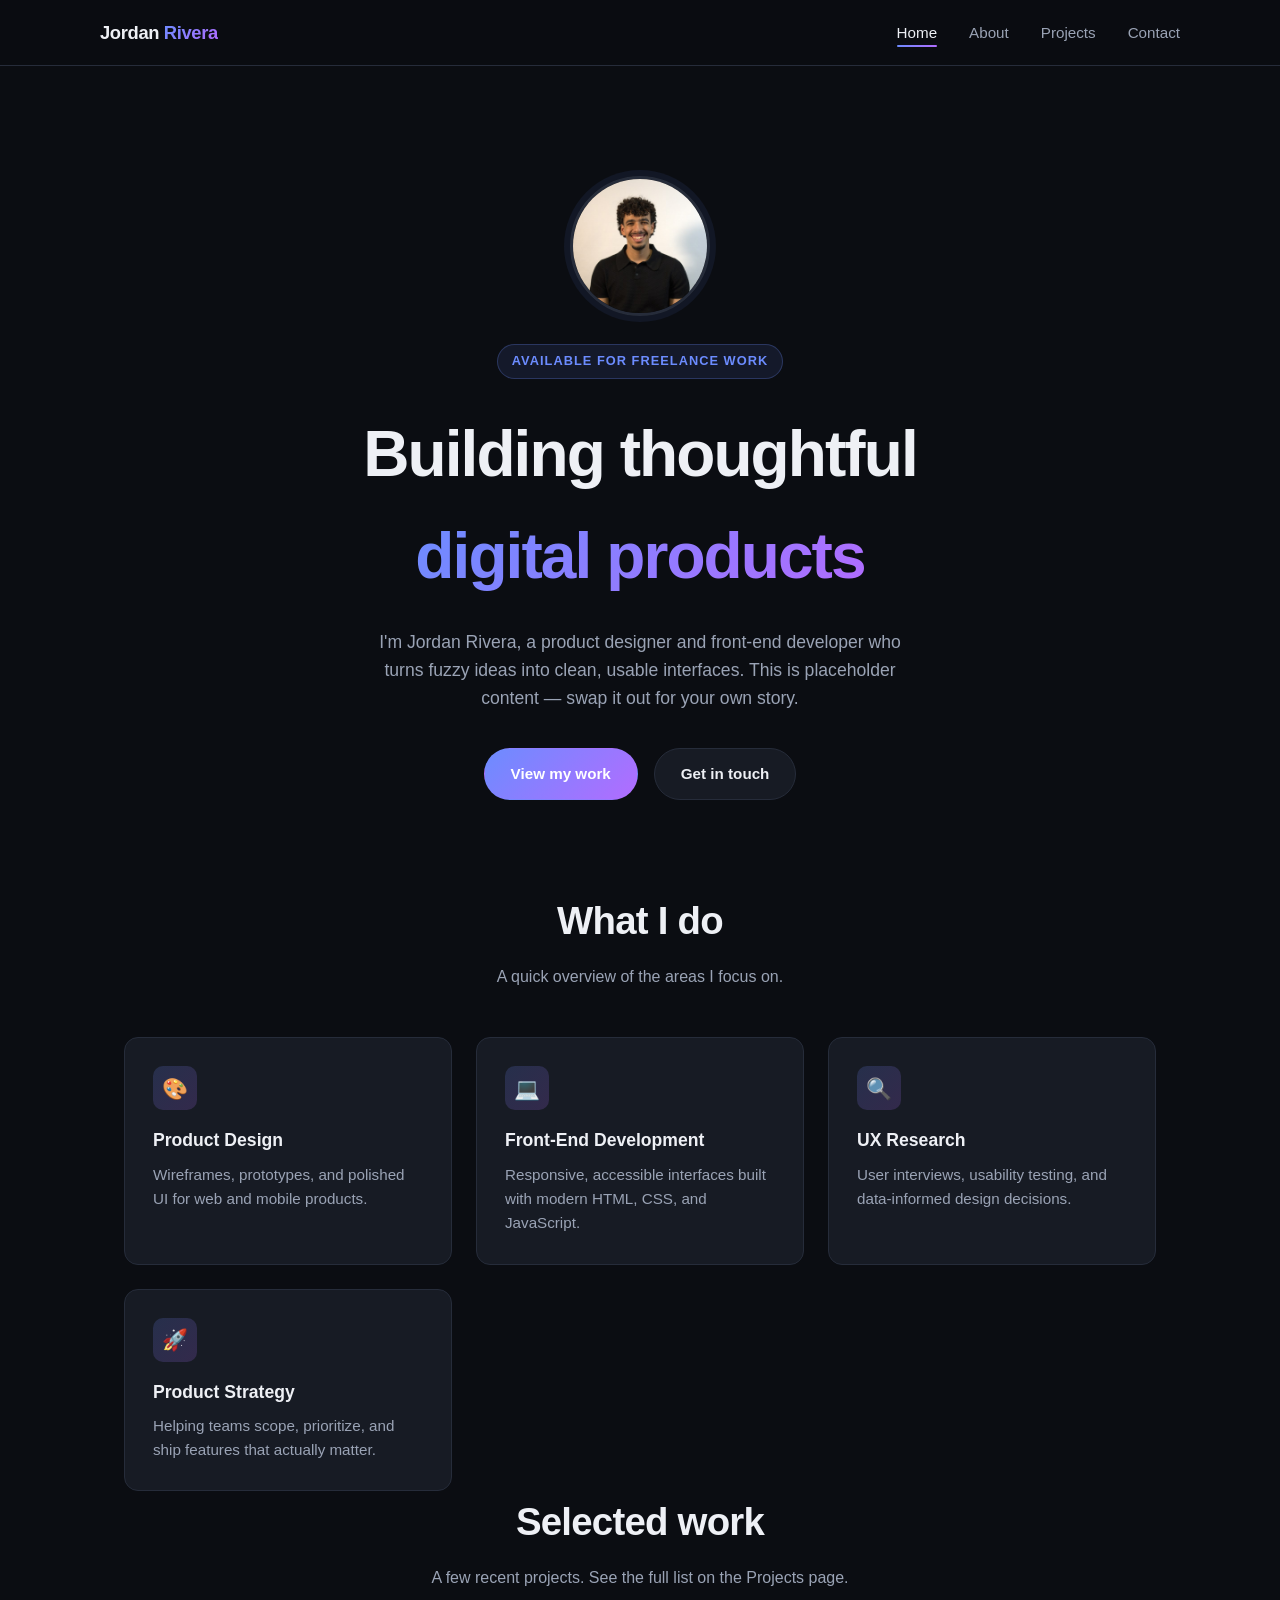
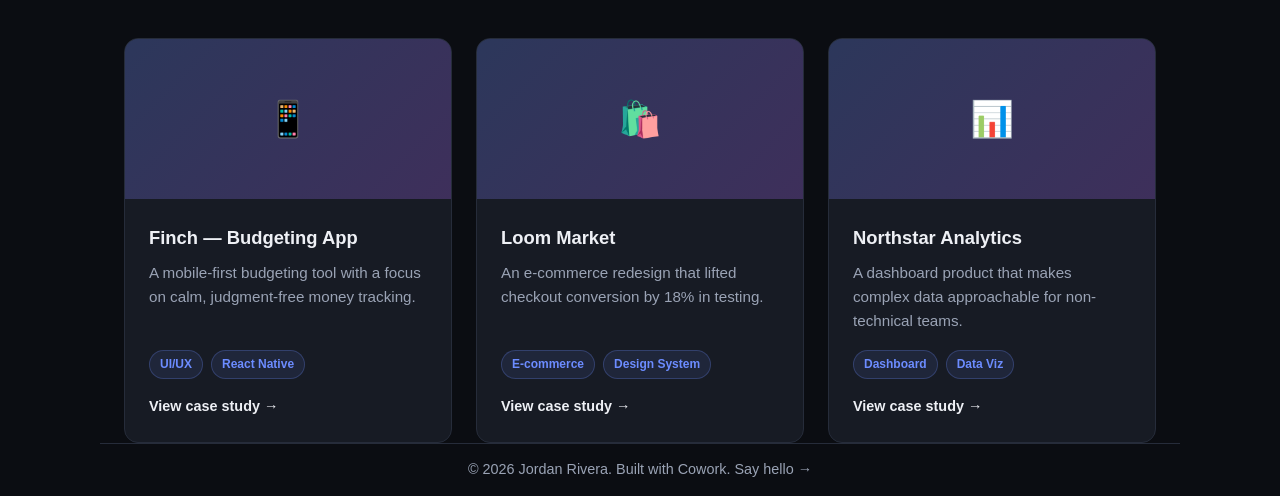
==== index.html @ 18357da8 "Add files via upload" ====
<!DOCTYPE html>
<html lang="en">
<head>
<meta charset="UTF-8">
<meta name="viewport" content="width=device-width, initial-scale=1.0">
<title>Jordan Rivera — Product Designer & Developer</title>
<link rel="stylesheet" href="styles.css">
</head>
<body>

<header>
  <nav class="nav container">
    <a href="index.html" class="logo">Jordan <span>Rivera</span></a>
    <ul class="nav-links">
      <li><a href="index.html" class="active">Home</a></li>
      <li><a href="about.html">About</a></li>
      <li><a href="projects.html">Projects</a></li>
      <li><a href="contact.html">Contact</a></li>
    </ul>
    <button class="nav-toggle" aria-label="Toggle menu">☰</button>
  </nav>
</header>

<main>
  <section class="hero container">
    <img src="headshot.jpg" alt="Jordan Rivera headshot" class="hero-photo">
    <span class="eyebrow">Available for freelance work</span>
    <h1>Building thoughtful<br><span class="gradient">digital products</span></h1>
    <p class="lead">I'm Jordan Rivera, a product designer and front-end developer who turns fuzzy ideas into clean, usable interfaces. This is placeholder content — swap it out for your own story.</p>
    <div class="cta-row">
      <a href="projects.html" class="btn btn-primary">View my work</a>
      <a href="contact.html" class="btn btn-secondary">Get in touch</a>
    </div>
  </section>

  <section class="container">
    <div class="section-header">
      <h2>What I do</h2>
      <p>A quick overview of the areas I focus on.</p>
    </div>
    <div class="grid">
      <div class="card">
        <div class="card-icon">🎨</div>
        <h3>Product Design</h3>
        <p>Wireframes, prototypes, and polished UI for web and mobile products.</p>
      </div>
      <div class="card">
        <div class="card-icon">💻</div>
        <h3>Front-End Development</h3>
        <p>Responsive, accessible interfaces built with modern HTML, CSS, and JavaScript.</p>
      </div>
      <div class="card">
        <div class="card-icon">🔍</div>
        <h3>UX Research</h3>
        <p>User interviews, usability testing, and data-informed design decisions.</p>
      </div>
      <div class="card">
        <div class="card-icon">🚀</div>
        <h3>Product Strategy</h3>
        <p>Helping teams scope, prioritize, and ship features that actually matter.</p>
      </div>
    </div>
  </section>

  <section class="container">
    <div class="section-header">
      <h2>Selected work</h2>
      <p>A few recent projects. See the full list on the Projects page.</p>
    </div>
    <div class="grid">
      <div class="project-card">
        <div class="project-thumb">📱</div>
        <div class="project-body">
          <h3>Finch — Budgeting App</h3>
          <p>A mobile-first budgeting tool with a focus on calm, judgment-free money tracking.</p>
          <div class="tag-row">
            <span class="tag">UI/UX</span>
            <span class="tag">React Native</span>
          </div>
          <a href="projects.html" class="project-link">View case study →</a>
        </div>
      </div>
      <div class="project-card">
        <div class="project-thumb">🛍️</div>
        <div class="project-body">
          <h3>Loom Market</h3>
          <p>An e-commerce redesign that lifted checkout conversion by 18% in testing.</p>
          <div class="tag-row">
            <span class="tag">E-commerce</span>
            <span class="tag">Design System</span>
          </div>
          <a href="projects.html" class="project-link">View case study →</a>
        </div>
      </div>
      <div class="project-card">
        <div class="project-thumb">📊</div>
        <div class="project-body">
          <h3>Northstar Analytics</h3>
          <p>A dashboard product that makes complex data approachable for non-technical teams.</p>
          <div class="tag-row">
            <span class="tag">Dashboard</span>
            <span class="tag">Data Viz</span>
          </div>
          <a href="projects.html" class="project-link">View case study →</a>
        </div>
      </div>
    </div>
  </section>
</main>

<footer class="container">
  <p>© 2026 Jordan Rivera. Built with Cowork. <a href="contact.html">Say hello →</a></p>
</footer>

<script src="script.js"></script>
</body>
</html>
---- styles.css ----
:root {
  --bg: #0b0d12;
  --bg-alt: #12151c;
  --surface: #171b24;
  --surface-hover: #1e2330;
  --border: #262c3a;
  --text: #eef0f5;
  --text-dim: #9aa3b5;
  --accent: #6c8cff;
  --accent-2: #b26cff;
  --accent-text: #0b0d12;
  --radius: 14px;
  --max-width: 1080px;
  --font: -apple-system, BlinkMacSystemFont, "Segoe UI", Roboto, Helvetica, Arial, sans-serif;
}

* { box-sizing: border-box; }

html { scroll-behavior: smooth; }

body {
  margin: 0;
  font-family: var(--font);
  background: var(--bg);
  color: var(--text);
  line-height: 1.6;
  -webkit-font-smoothing: antialiased;
}

a { color: inherit; text-decoration: none; }

img { max-width: 100%; display: block; }

.container {
  max-width: var(--max-width);
  margin: 0 auto;
  padding: 0 24px;
}

/* ---------- Header / Nav ---------- */

header {
  position: sticky;
  top: 0;
  z-index: 100;
  background: rgba(11, 13, 18, 0.85);
  backdrop-filter: blur(10px);
  border-bottom: 1px solid var(--border);
}

.nav {
  display: flex;
  align-items: center;
  justify-content: space-between;
  padding: 18px 0;
}

.logo {
  font-weight: 700;
  font-size: 1.15rem;
  letter-spacing: -0.02em;
}

.logo span {
  background: linear-gradient(135deg, var(--accent), var(--accent-2));
  -webkit-background-clip: text;
  background-clip: text;
  color: transparent;
}

.nav-links {
  display: flex;
  gap: 32px;
  list-style: none;
  margin: 0;
  padding: 0;
}

.nav-links a {
  color: var(--text-dim);
  font-size: 0.95rem;
  font-weight: 500;
  transition: color 0.2s ease;
  position: relative;
}

.nav-links a:hover,
.nav-links a.active {
  color: var(--text);
}

.nav-links a.active::after {
  content: "";
  position: absolute;
  left: 0;
  right: 0;
  bottom: -6px;
  height: 2px;
  background: linear-gradient(135deg, var(--accent), var(--accent-2));
  border-radius: 2px;
}

.nav-toggle {
  display: none;
  background: none;
  border: 1px solid var(--border);
  border-radius: 8px;
  color: var(--text);
  width: 40px;
  height: 40px;
  cursor: pointer;
  font-size: 1.1rem;
}

@media (max-width: 720px) {
  .nav-toggle { display: block; }
  .nav-links {
    position: absolute;
    top: 100%;
    left: 0;
    right: 0;
    background: var(--bg-alt);
    border-bottom: 1px solid var(--border);
    flex-direction: column;
    gap: 0;
    display: none;
  }
  .nav-links.open { display: flex; }
  .nav-links a {
    padding: 16px 24px;
    border-bottom: 1px solid var(--border);
    width: 100%;
  }
}

/* ---------- Hero ---------- */

.hero {
  padding: 110px 0 90px;
  text-align: center;
}

.hero-photo {
  width: 140px;
  height: 140px;
  border-radius: 50%;
  object-fit: cover;
  margin: 0 auto 28px;
  border: 3px solid var(--border);
  box-shadow: 0 0 0 6px rgba(108, 140, 255, 0.08);
}

.eyebrow {
  display: inline-block;
  font-size: 0.8rem;
  font-weight: 600;
  letter-spacing: 0.08em;
  text-transform: uppercase;
  color: var(--accent);
  background: rgba(108, 140, 255, 0.1);
  border: 1px solid rgba(108, 140, 255, 0.25);
  padding: 6px 14px;
  border-radius: 999px;
  margin-bottom: 24px;
}

h1 {
  font-size: clamp(2.4rem, 6vw, 4rem);
  font-weight: 800;
  letter-spacing: -0.03em;
  margin: 0 0 20px;
}

.hero h1 .gradient {
  background: linear-gradient(135deg, var(--accent), var(--accent-2));
  -webkit-background-clip: text;
  background-clip: text;
  color: transparent;
}

.hero p.lead {
  max-width: 560px;
  margin: 0 auto 36px;
  color: var(--text-dim);
  font-size: 1.1rem;
}

.cta-row {
  display: flex;
  gap: 16px;
  justify-content: center;
  flex-wrap: wrap;
}

.btn {
  display: inline-flex;
  align-items: center;
  gap: 8px;
  padding: 13px 26px;
  border-radius: 999px;
  font-weight: 600;
  font-size: 0.95rem;
  transition: transform 0.15s ease, box-shadow 0.15s ease, background 0.15s ease;
  border: 1px solid transparent;
  cursor: pointer;
}

.btn-primary {
  background: linear-gradient(135deg, var(--accent), var(--accent-2));
  color: #fff;
}

.btn-primary:hover {
  transform: translateY(-2px);
  box-shadow: 0 10px 30px -10px rgba(108, 140, 255, 0.6);
}

.btn-secondary {
  background: var(--surface);
  border-color: var(--border);
  color: var(--text);
}

.btn-secondary:hover {
  background: var(--surface-hover);
  transform: translateY(-2px);
}

/* ---------- Sections ---------- */

section { padding: 80px 0; }

.section-header {
  margin-bottom: 48px;
  text-align: center;
}

.section-header h2 {
  font-size: clamp(1.8rem, 4vw, 2.4rem);
  font-weight: 800;
  letter-spacing: -0.02em;
  margin: 0 0 12px;
}

.section-header p {
  color: var(--text-dim);
  max-width: 500px;
  margin: 0 auto;
}

/* ---------- Cards / Grid ---------- */

.grid {
  display: grid;
  grid-template-columns: repeat(auto-fit, minmax(260px, 1fr));
  gap: 24px;
}

.card {
  background: var(--surface);
  border: 1px solid var(--border);
  border-radius: var(--radius);
  padding: 28px;
  transition: transform 0.2s ease, border-color 0.2s ease, background 0.2s ease;
}

.card:hover {
  transform: translateY(-4px);
  border-color: rgba(108, 140, 255, 0.4);
  background: var(--surface-hover);
}

.card-icon {
  width: 44px;
  height: 44px;
  border-radius: 10px;
  display: flex;
  align-items: center;
  justify-content: center;
  background: linear-gradient(135deg, rgba(108,140,255,0.18), rgba(178,108,255,0.18));
  font-size: 1.3rem;
  margin-bottom: 16px;
}

.card h3 {
  margin: 0 0 8px;
  font-size: 1.1rem;
  font-weight: 700;
}

.card p {
  margin: 0;
  color: var(--text-dim);
  font-size: 0.95rem;
}

/* ---------- Project cards ---------- */

.project-card {
  background: var(--surface);
  border: 1px solid var(--border);
  border-radius: var(--radius);
  overflow: hidden;
  display: flex;
  flex-direction: column;
  transition: transform 0.2s ease, border-color 0.2s ease;
}

.project-card:hover {
  transform: translateY(-4px);
  border-color: rgba(108, 140, 255, 0.4);
}

.project-thumb {
  height: 160px;
  background: linear-gradient(135deg, rgba(108,140,255,0.25), rgba(178,108,255,0.25));
  display: flex;
  align-items: center;
  justify-content: center;
  font-size: 2.2rem;
}

.project-body {
  padding: 24px;
  flex: 1;
  display: flex;
  flex-direction: column;
}

.project-body h3 {
  margin: 0 0 8px;
  font-size: 1.15rem;
  font-weight: 700;
}

.project-body p {
  color: var(--text-dim);
  font-size: 0.95rem;
  margin: 0 0 16px;
  flex: 1;
}

.tag-row {
  display: flex;
  gap: 8px;
  flex-wrap: wrap;
  margin-bottom: 16px;
}

.tag {
  font-size: 0.75rem;
  font-weight: 600;
  color: var(--accent);
  background: rgba(108, 140, 255, 0.1);
  border: 1px solid rgba(108, 140, 255, 0.25);
  padding: 4px 10px;
  border-radius: 999px;
}

.project-link {
  font-size: 0.9rem;
  font-weight: 600;
  color: var(--text);
  display: inline-flex;
  align-items: center;
  gap: 6px;
}

.project-link:hover { color: var(--accent); }

/* ---------- About page specifics ---------- */

.about-layout {
  display: grid;
  grid-template-columns: 260px 1fr;
  gap: 48px;
  align-items: start;
}

@media (max-width: 800px) {
  .about-layout { grid-template-columns: 1fr; }
}

.avatar {
  width: 100%;
  aspect-ratio: 1;
  border-radius: var(--radius);
  background: linear-gradient(135deg, var(--accent), var(--accent-2));
  display: flex;
  align-items: center;
  justify-content: center;
  font-size: 4rem;
  font-weight: 800;
  color: #fff;
}

.avatar-photo {
  width: 100%;
  aspect-ratio: 1;
  border-radius: var(--radius);
  object-fit: cover;
  border: 1px solid var(--border);
}

.timeline {
  border-left: 2px solid var(--border);
  padding-left: 28px;
  margin-left: 4px;
}

.timeline-item {
  position: relative;
  padding-bottom: 36px;
}

.timeline-item:last-child { padding-bottom: 0; }

.timeline-item::before {
  content: "";
  position: absolute;
  left: -35px;
  top: 4px;
  width: 12px;
  height: 12px;
  border-radius: 50%;
  background: linear-gradient(135deg, var(--accent), var(--accent-2));
}

.timeline-item .date {
  font-size: 0.8rem;
  font-weight: 600;
  color: var(--accent);
  text-transform: uppercase;
  letter-spacing: 0.05em;
}

.timeline-item h4 {
  margin: 6px 0 6px;
  font-size: 1.05rem;
}

.timeline-item p {
  margin: 0;
  color: var(--text-dim);
  font-size: 0.95rem;
}

.skill-bars { display: flex; flex-direction: column; gap: 18px; margin-top: 16px; }

.skill-bar-label {
  display: flex;
  justify-content: space-between;
  font-size: 0.9rem;
  margin-bottom: 6px;
}

.skill-bar-track {
  height: 8px;
  background: var(--bg-alt);
  border-radius: 999px;
  overflow: hidden;
  border: 1px solid var(--border);
}

.skill-bar-fill {
  height: 100%;
  border-radius: 999px;
  background: linear-gradient(135deg, var(--accent), var(--accent-2));
}

/* ---------- Contact ---------- */

.contact-grid {
  display: grid;
  grid-template-columns: 1fr 1fr;
  gap: 48px;
  align-items: start;
}

@media (max-width: 800px) {
  .contact-grid { grid-template-columns: 1fr; }
}

form { display: flex; flex-direction: column; gap: 18px; }

label {
  font-size: 0.85rem;
  font-weight: 600;
  color: var(--text-dim);
  margin-bottom: 6px;
  display: block;
}

input, textarea {
  width: 100%;
  padding: 13px 16px;
  border-radius: 10px;
  border: 1px solid var(--border);
  background: var(--surface);
  color: var(--text);
  font-family: inherit;
  font-size: 0.95rem;
}

input:focus, textarea:focus {
  outline: none;
  border-color: var(--accent);
}

textarea { resize: vertical; min-height: 140px; }

.contact-info-item {
  display: flex;
  gap: 16px;
  align-items: flex-start;
  margin-bottom: 24px;
}

.contact-info-item .card-icon { margin-bottom: 0; flex-shrink: 0; }

.contact-info-item h4 { margin: 0 0 4px; font-size: 1rem; }
.contact-info-item p, .contact-info-item a { margin: 0; color: var(--text-dim); font-size: 0.95rem; }
.contact-info-item a:hover { color: var(--accent); }

.social-row {
  display: flex;
  gap: 12px;
  margin-top: 24px;
}

.social-row a {
  width: 42px;
  height: 42px;
  border-radius: 10px;
  background: var(--surface);
  border: 1px solid var(--border);
  display: flex;
  align-items: center;
  justify-content: center;
  transition: all 0.2s ease;
}

.social-row a:hover {
  background: var(--surface-hover);
  border-color: var(--accent);
  transform: translateY(-2px);
}

.form-note {
  font-size: 0.85rem;
  color: var(--text-dim);
  margin-top: -4px;
}

/* ---------- Footer ---------- */

footer {
  border-top: 1px solid var(--border);
  padding: 32px 0;
  text-align: center;
  color: var(--text-dim);
  font-size: 0.9rem;
}

footer a:hover { color: var(--accent); }
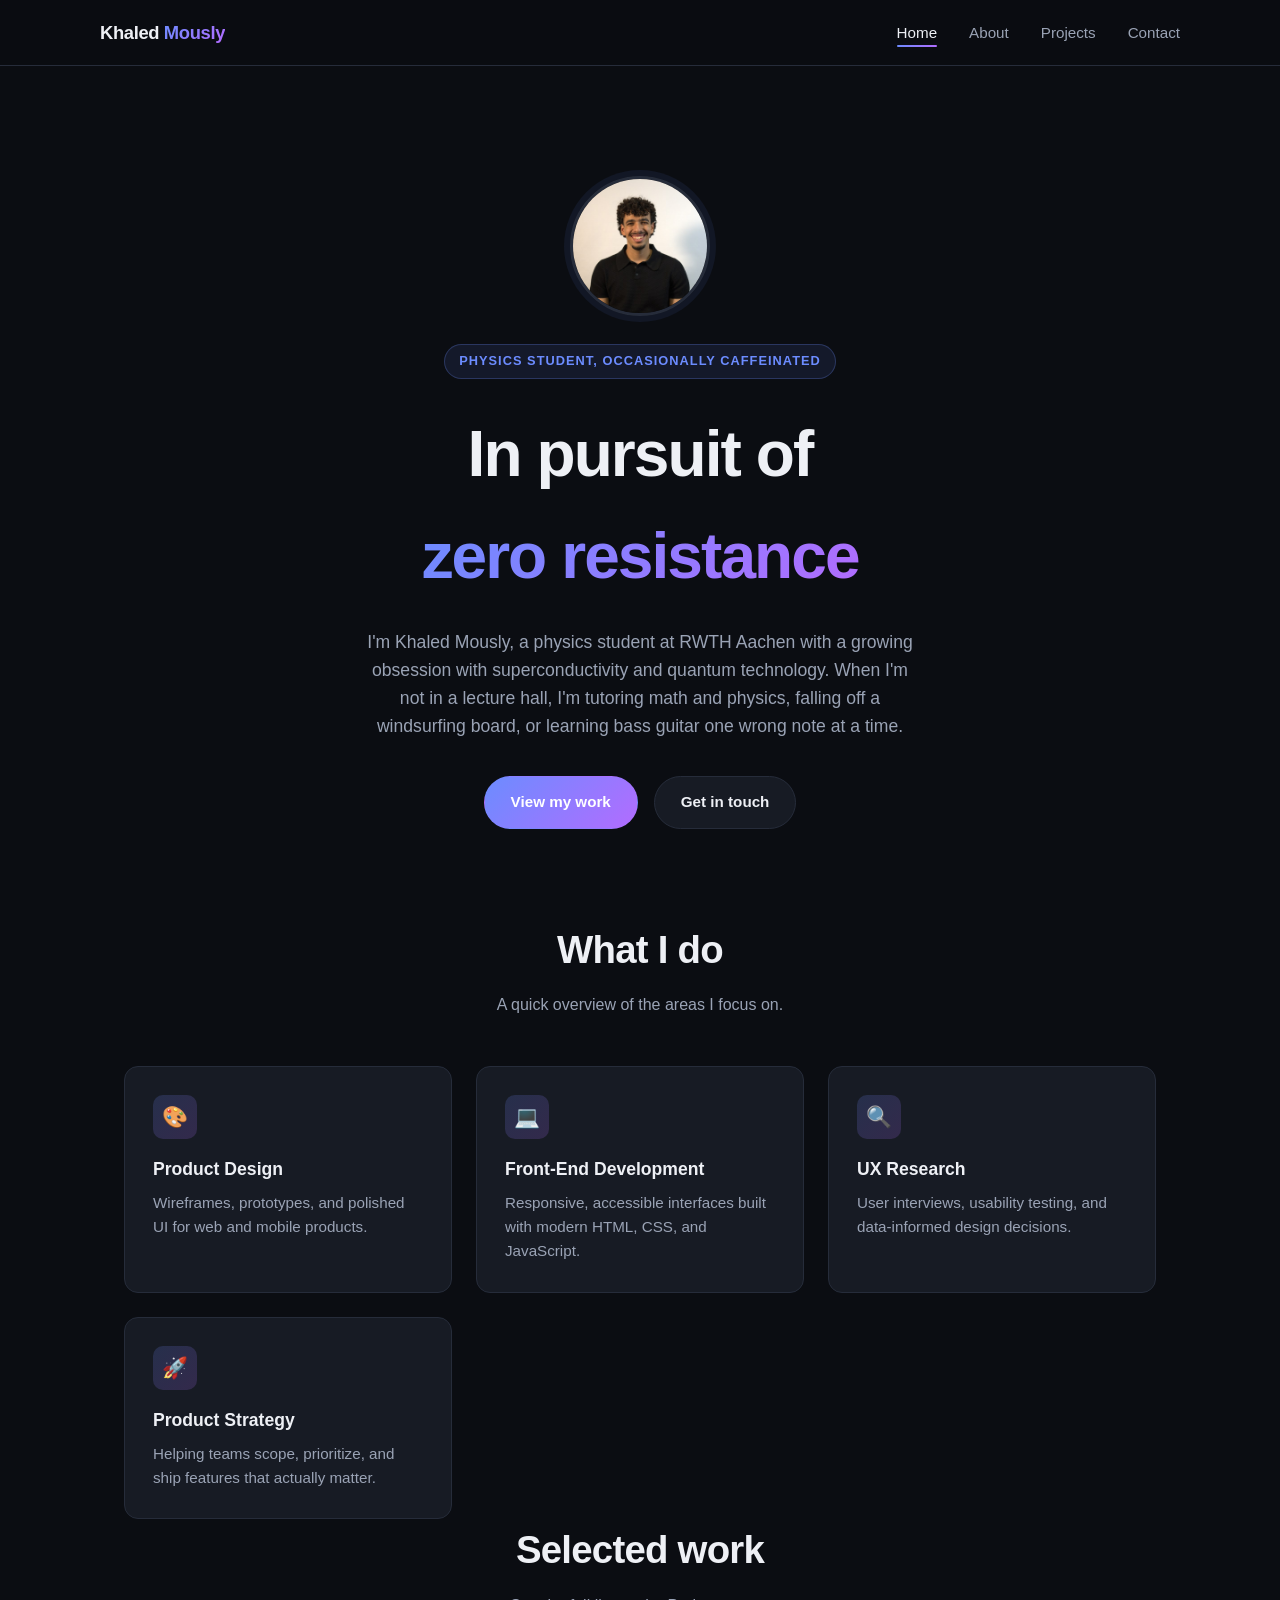
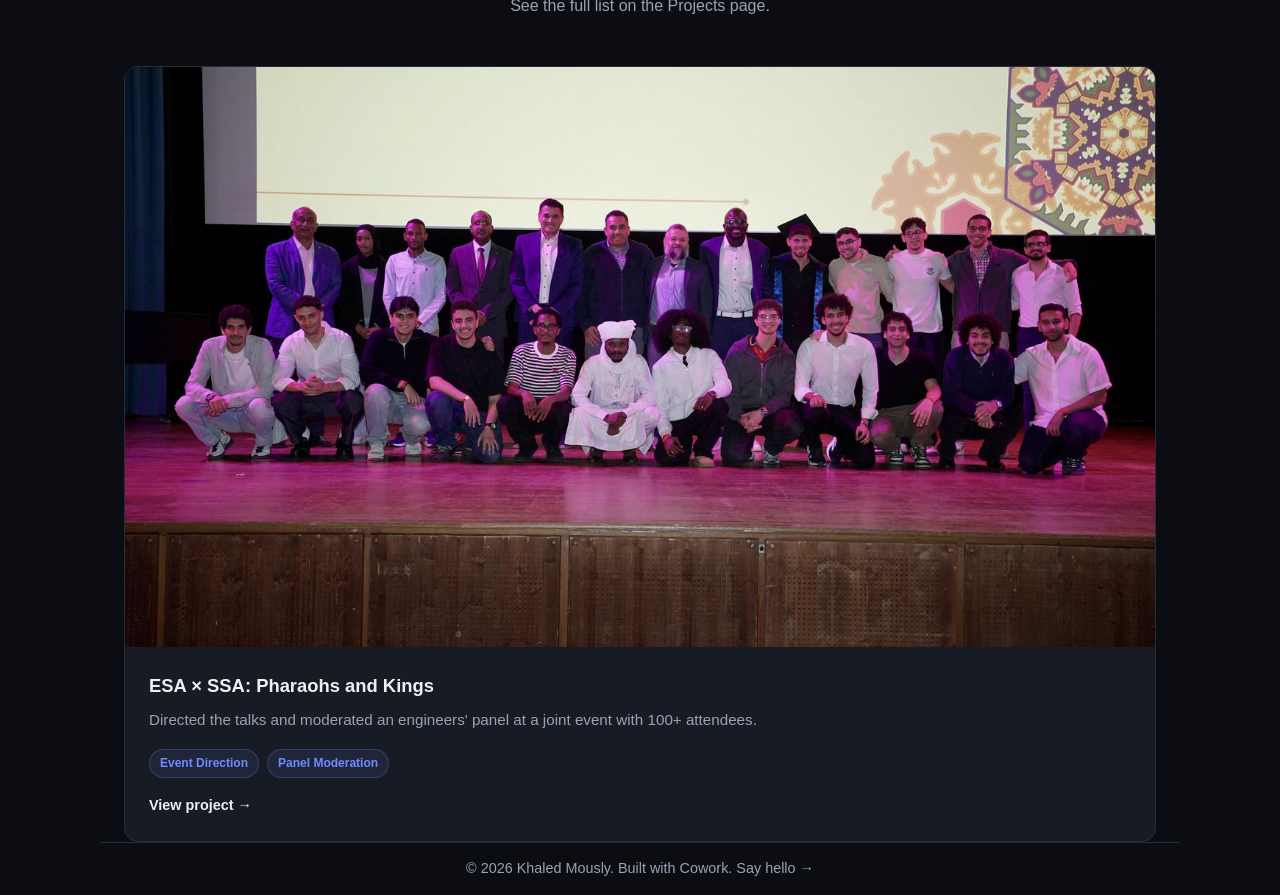
==== commit e64f9f18: "Add files via upload" ====
--- a/index.html
+++ b/index.html
@@ -3,14 +3,14 @@
 <head>
 <meta charset="UTF-8">
 <meta name="viewport" content="width=device-width, initial-scale=1.0">
-<title>Jordan Rivera — Product Designer & Developer</title>
+<title>Khaled Mously — Physics Student</title>
 <link rel="stylesheet" href="styles.css">
 </head>
 <body>
 
 <header>
   <nav class="nav container">
-    <a href="index.html" class="logo">Jordan <span>Rivera</span></a>
+    <a href="index.html" class="logo">Khaled <span>Mously</span></a>
     <ul class="nav-links">
       <li><a href="index.html" class="active">Home</a></li>
       <li><a href="about.html">About</a></li>
@@ -23,10 +23,10 @@
 
 <main>
   <section class="hero container">
-    <img src="headshot.jpg" alt="Jordan Rivera headshot" class="hero-photo">
-    <span class="eyebrow">Available for freelance work</span>
-    <h1>Building thoughtful<br><span class="gradient">digital products</span></h1>
-    <p class="lead">I'm Jordan Rivera, a product designer and front-end developer who turns fuzzy ideas into clean, usable interfaces. This is placeholder content — swap it out for your own story.</p>
+    <img src="headshot.jpg" alt="Khaled Mously headshot" class="hero-photo">
+    <span class="eyebrow">Physics student, occasionally caffeinated</span>
+    <h1>In pursuit of<br><span class="gradient">zero resistance</span></h1>
+    <p class="lead">I'm Khaled Mously, a physics student at RWTH Aachen with a growing obsession with superconductivity and quantum technology. When I'm not in a lecture hall, I'm tutoring math and physics, falling off a windsurfing board, or learning bass guitar one wrong note at a time.</p>
     <div class="cta-row">
       <a href="projects.html" class="btn btn-primary">View my work</a>
       <a href="contact.html" class="btn btn-secondary">Get in touch</a>
@@ -65,43 +65,21 @@
   <section class="container">
     <div class="section-header">
       <h2>Selected work</h2>
-      <p>A few recent projects. See the full list on the Projects page.</p>
+      <p>See the full list on the Projects page.</p>
     </div>
     <div class="grid">
       <div class="project-card">
-        <div class="project-thumb">📱</div>
+        <a href="projects.html" style="display:block; aspect-ratio: 16/9; overflow: hidden;">
+          <img src="esa-event/esa-02.jpg" alt="ESA x SSA event group photo" style="width:100%; height:100%; object-fit: cover;">
+        </a>
         <div class="project-body">
-          <h3>Finch — Budgeting App</h3>
-          <p>A mobile-first budgeting tool with a focus on calm, judgment-free money tracking.</p>
+          <h3>ESA × SSA: Pharaohs and Kings</h3>
+          <p>Directed the talks and moderated an engineers' panel at a joint event with 100+ attendees.</p>
           <div class="tag-row">
-            <span class="tag">UI/UX</span>
-            <span class="tag">React Native</span>
+            <span class="tag">Event Direction</span>
+            <span class="tag">Panel Moderation</span>
           </div>
-          <a href="projects.html" class="project-link">View case study →</a>
-        </div>
-      </div>
-      <div class="project-card">
-        <div class="project-thumb">🛍️</div>
-        <div class="project-body">
-          <h3>Loom Market</h3>
-          <p>An e-commerce redesign that lifted checkout conversion by 18% in testing.</p>
-          <div class="tag-row">
-            <span class="tag">E-commerce</span>
-            <span class="tag">Design System</span>
-          </div>
-          <a href="projects.html" class="project-link">View case study →</a>
-        </div>
-      </div>
-      <div class="project-card">
-        <div class="project-thumb">📊</div>
-        <div class="project-body">
-          <h3>Northstar Analytics</h3>
-          <p>A dashboard product that makes complex data approachable for non-technical teams.</p>
-          <div class="tag-row">
-            <span class="tag">Dashboard</span>
-            <span class="tag">Data Viz</span>
-          </div>
-          <a href="projects.html" class="project-link">View case study →</a>
+          <a href="projects.html" class="project-link">View project →</a>
         </div>
       </div>
     </div>
@@ -109,7 +87,7 @@
 </main>
 
 <footer class="container">
-  <p>© 2026 Jordan Rivera. Built with Cowork. <a href="contact.html">Say hello →</a></p>
+  <p>© 2026 Khaled Mously. Built with Cowork. <a href="contact.html">Say hello →</a></p>
 </footer>
 
 <script src="script.js"></script>
--- a/styles.css
+++ b/styles.css
@@ -368,6 +368,34 @@
 
 .project-link:hover { color: var(--accent); }
 
+.featured-project .project-body { padding: 32px; }
+
+.photo-grid {
+  display: grid;
+  grid-template-columns: repeat(auto-fill, minmax(150px, 1fr));
+  gap: 8px;
+  margin-top: 8px;
+}
+
+.photo-grid a {
+  display: block;
+  aspect-ratio: 4 / 3;
+  overflow: hidden;
+  border-radius: 10px;
+  border: 1px solid var(--border);
+}
+
+.photo-grid img {
+  width: 100%;
+  height: 100%;
+  object-fit: cover;
+  transition: transform 0.2s ease;
+}
+
+.photo-grid a:hover img {
+  transform: scale(1.06);
+}
+
 /* ---------- About page specifics ---------- */
 
 .about-layout {
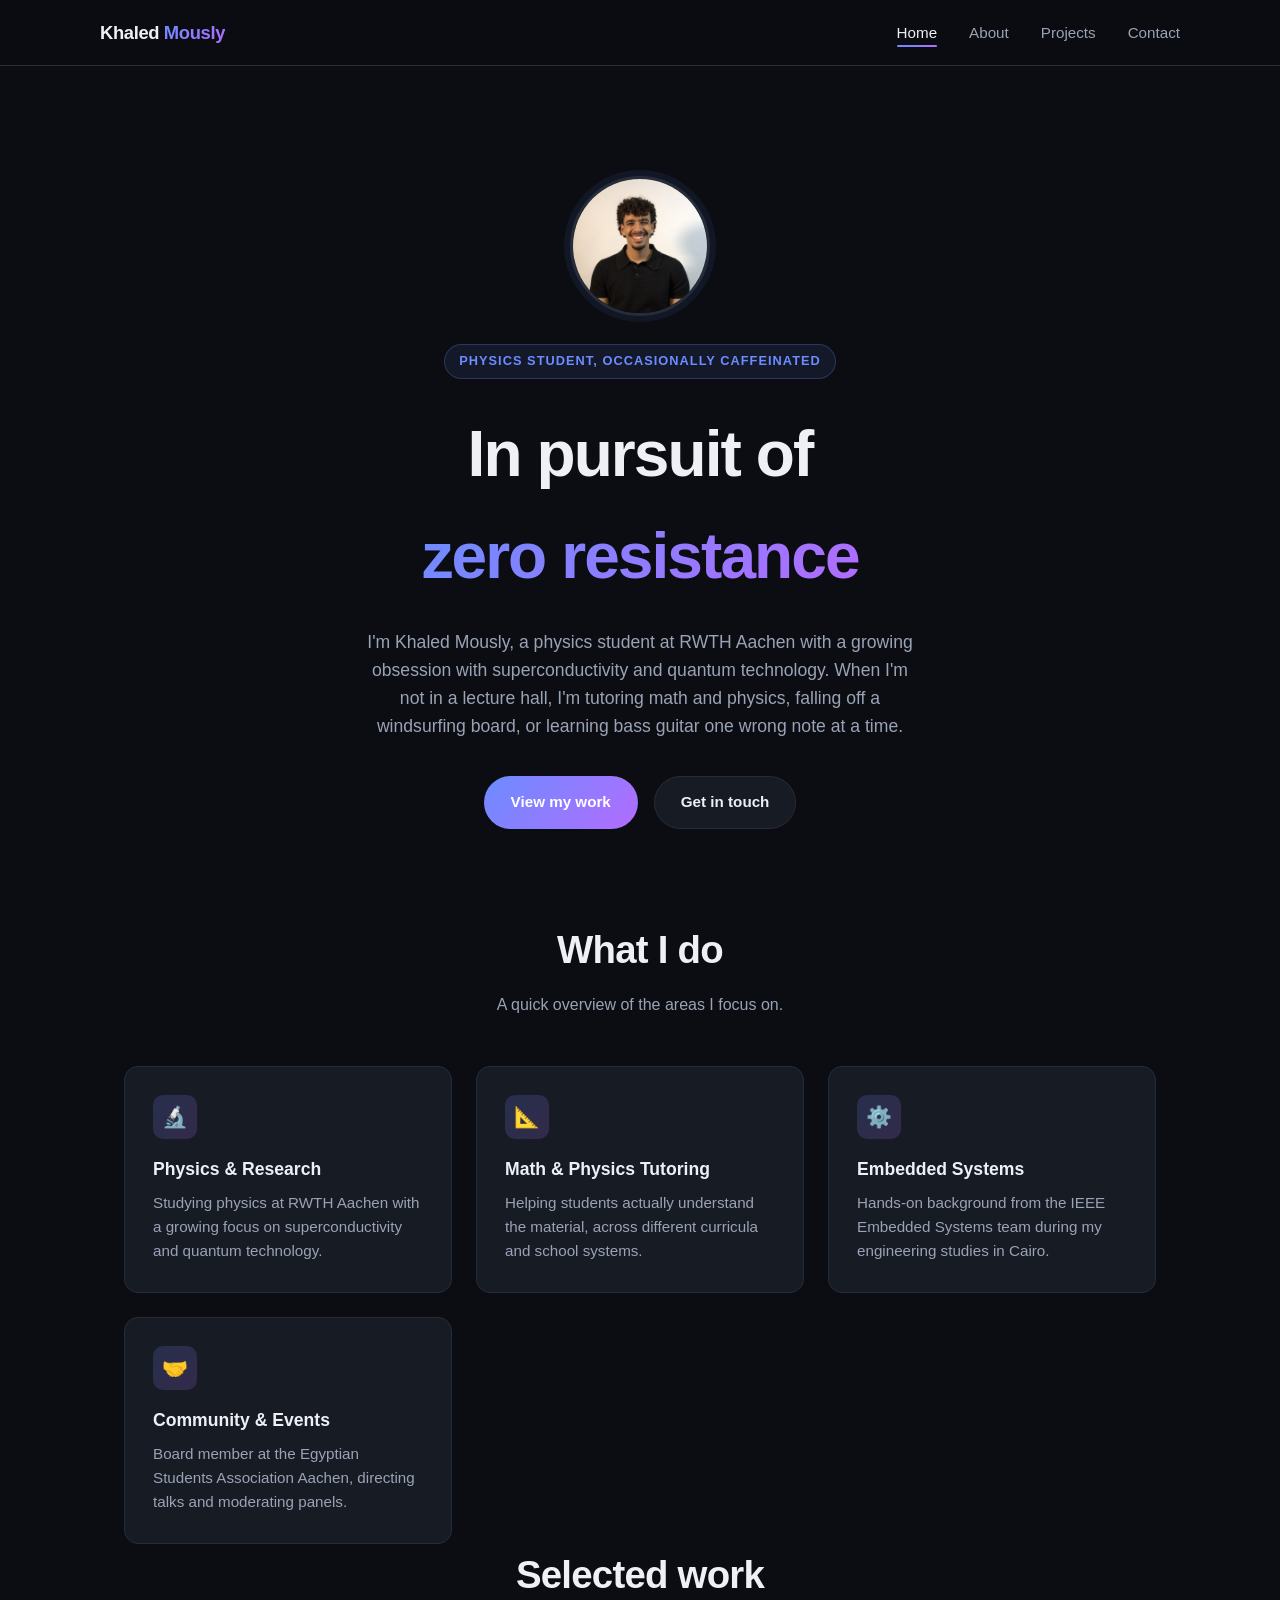
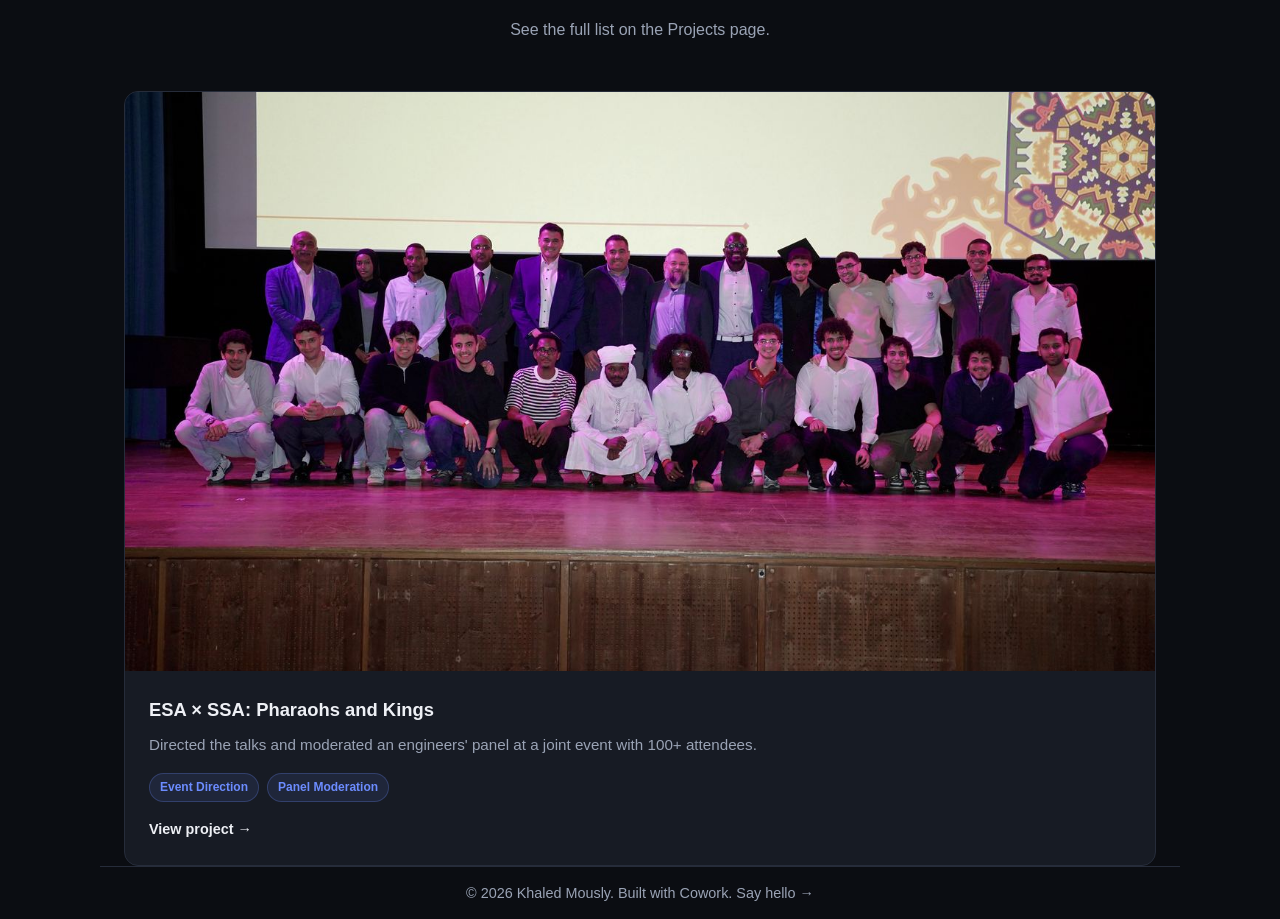
==== commit 9fc74c66: "Add files via upload" ====
--- a/index.html
+++ b/index.html
@@ -40,24 +40,24 @@
     </div>
     <div class="grid">
       <div class="card">
-        <div class="card-icon">🎨</div>
-        <h3>Product Design</h3>
-        <p>Wireframes, prototypes, and polished UI for web and mobile products.</p>
+        <div class="card-icon">🔬</div>
+        <h3>Physics & Research</h3>
+        <p>Studying physics at RWTH Aachen with a growing focus on superconductivity and quantum technology.</p>
       </div>
       <div class="card">
-        <div class="card-icon">💻</div>
-        <h3>Front-End Development</h3>
-        <p>Responsive, accessible interfaces built with modern HTML, CSS, and JavaScript.</p>
+        <div class="card-icon">📐</div>
+        <h3>Math & Physics Tutoring</h3>
+        <p>Helping students actually understand the material, across different curricula and school systems.</p>
       </div>
       <div class="card">
-        <div class="card-icon">🔍</div>
-        <h3>UX Research</h3>
-        <p>User interviews, usability testing, and data-informed design decisions.</p>
+        <div class="card-icon">⚙️</div>
+        <h3>Embedded Systems</h3>
+        <p>Hands-on background from the IEEE Embedded Systems team during my engineering studies in Cairo.</p>
       </div>
       <div class="card">
-        <div class="card-icon">🚀</div>
-        <h3>Product Strategy</h3>
-        <p>Helping teams scope, prioritize, and ship features that actually matter.</p>
+        <div class="card-icon">🤝</div>
+        <h3>Community & Events</h3>
+        <p>Board member at the Egyptian Students Association Aachen, directing talks and moderating panels.</p>
       </div>
     </div>
   </section>
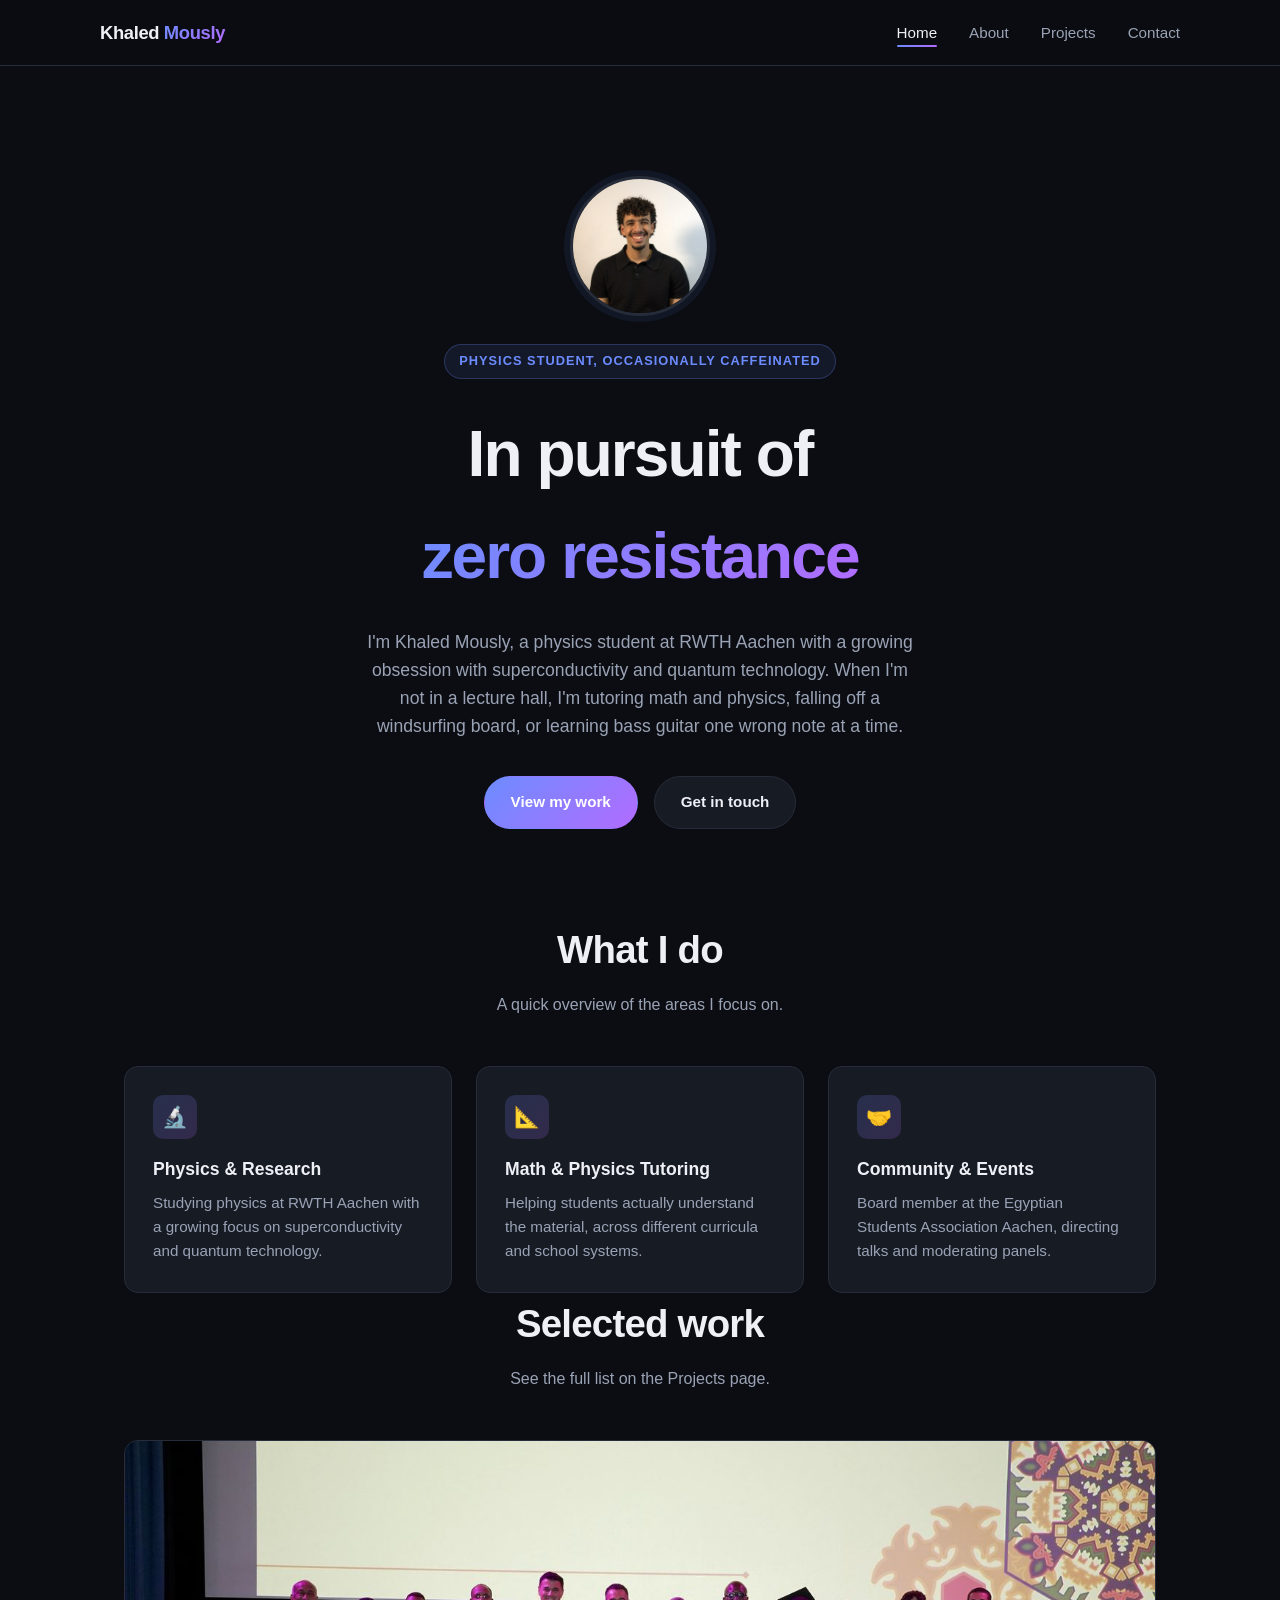
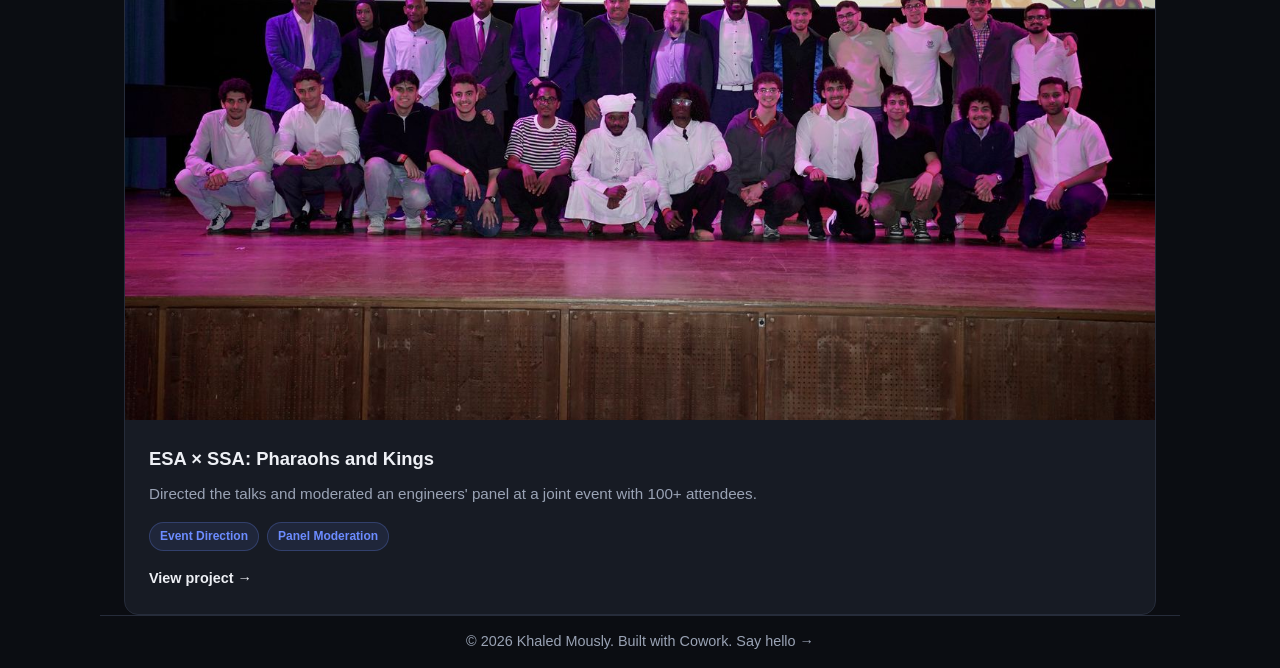
==== commit 6da65615: "Add files via upload" ====
--- a/index.html
+++ b/index.html
@@ -50,11 +50,6 @@
         <p>Helping students actually understand the material, across different curricula and school systems.</p>
       </div>
       <div class="card">
-        <div class="card-icon">⚙️</div>
-        <h3>Embedded Systems</h3>
-        <p>Hands-on background from the IEEE Embedded Systems team during my engineering studies in Cairo.</p>
-      </div>
-      <div class="card">
         <div class="card-icon">🤝</div>
         <h3>Community & Events</h3>
         <p>Board member at the Egyptian Students Association Aachen, directing talks and moderating panels.</p>
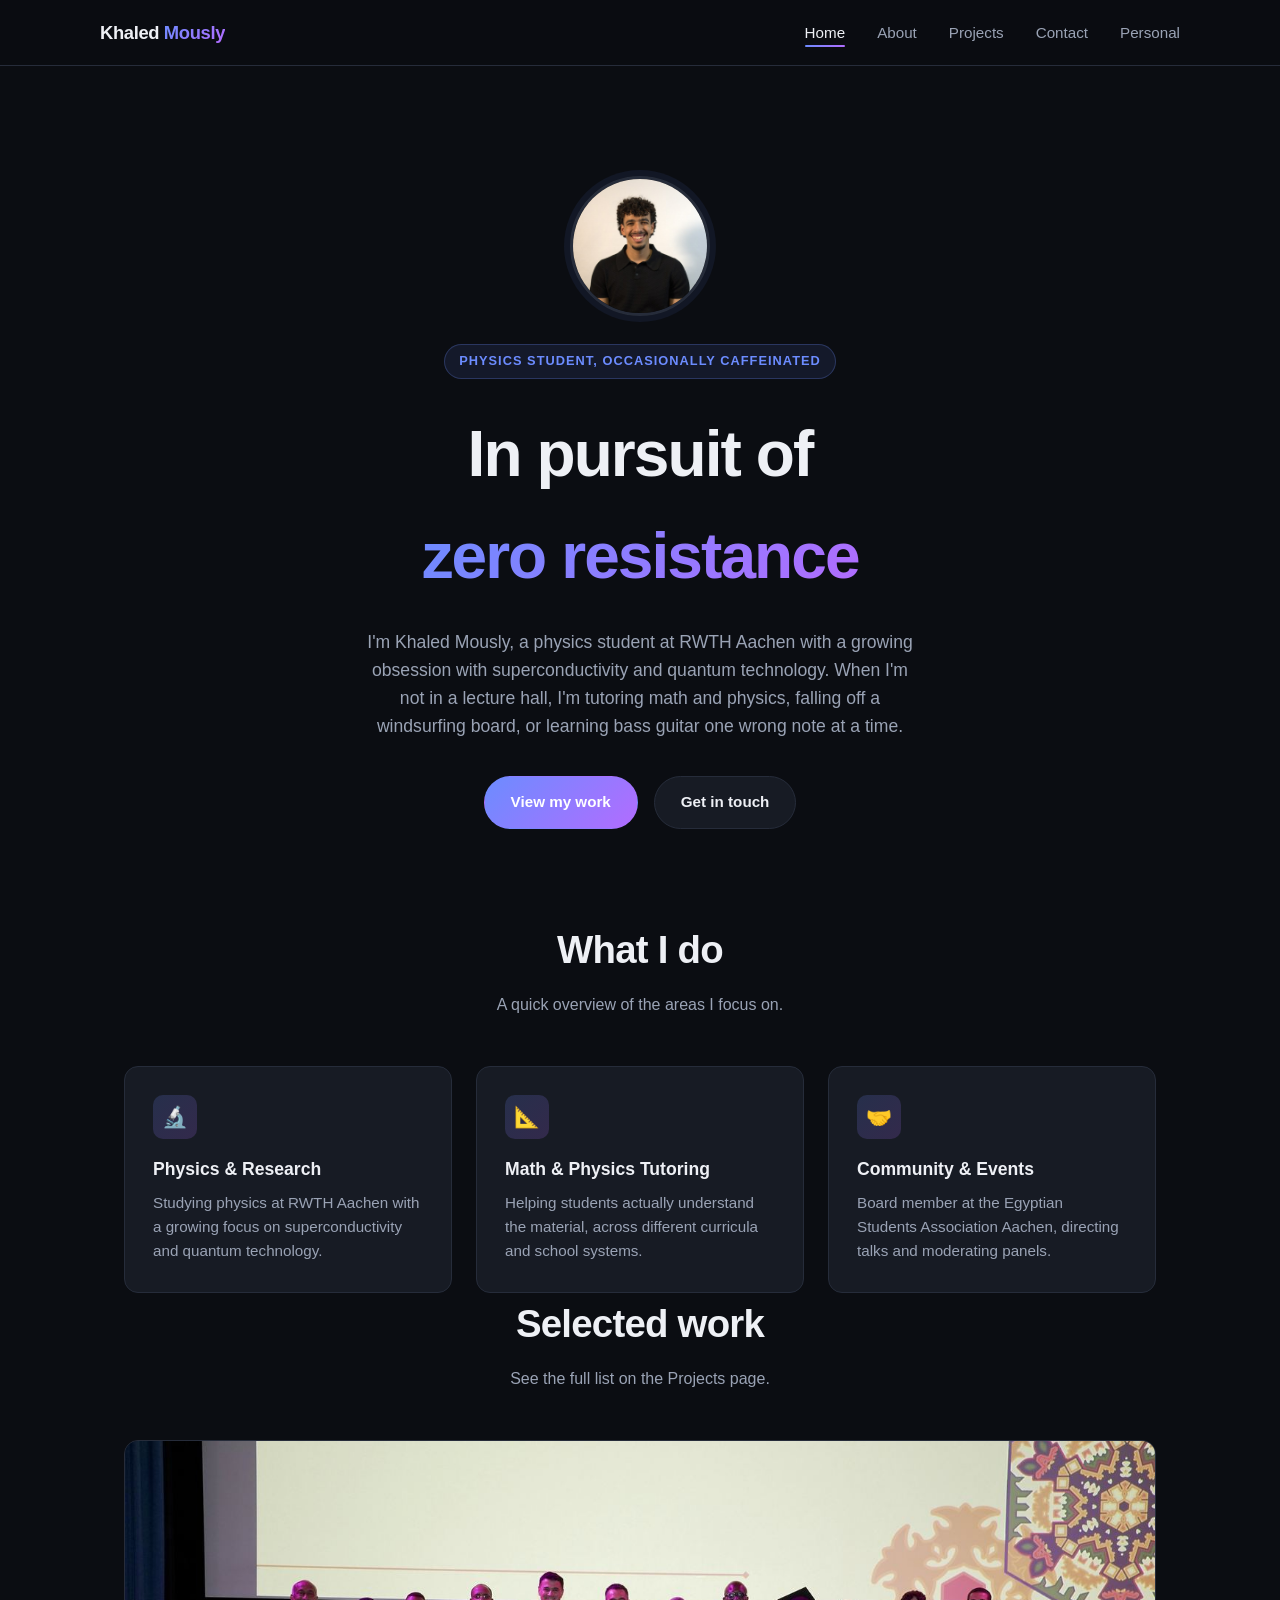
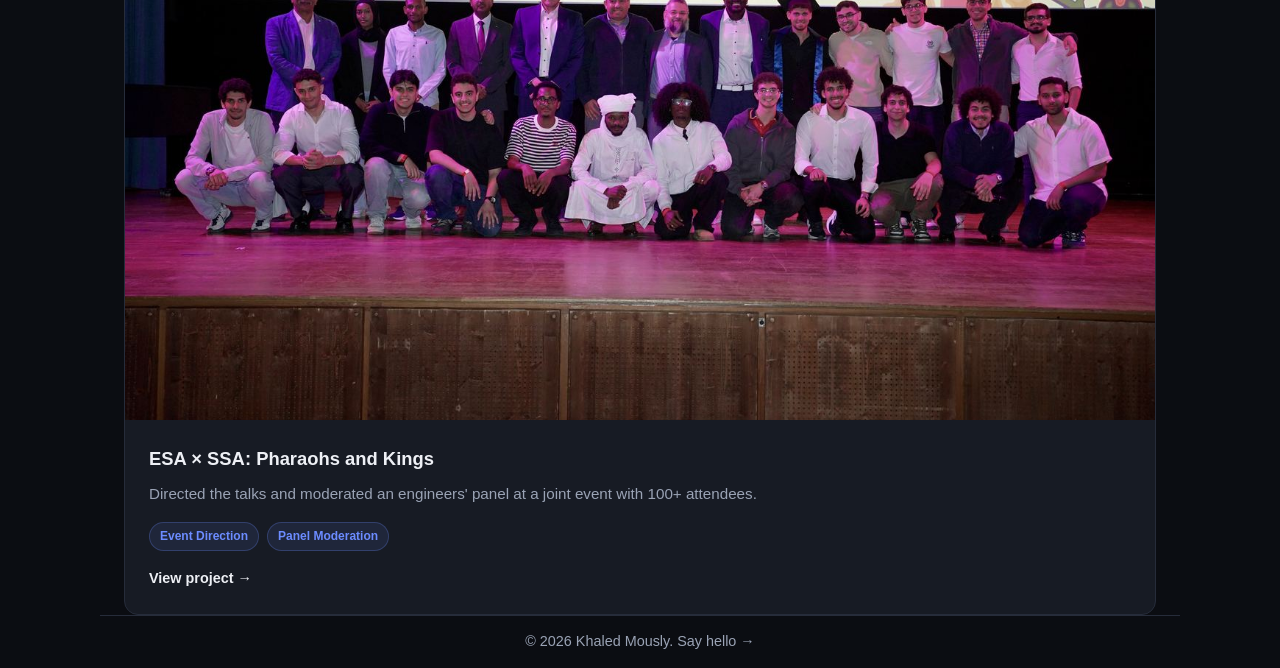
==== commit f2044bef: "Add files via upload" ====
--- a/index.html
+++ b/index.html
@@ -16,6 +16,7 @@
       <li><a href="about.html">About</a></li>
       <li><a href="projects.html">Projects</a></li>
       <li><a href="contact.html">Contact</a></li>
+      <li><a href="personal.html">Personal</a></li>
     </ul>
     <button class="nav-toggle" aria-label="Toggle menu">☰</button>
   </nav>
@@ -82,7 +83,7 @@
 </main>
 
 <footer class="container">
-  <p>© 2026 Khaled Mously. Built with Cowork. <a href="contact.html">Say hello →</a></p>
+  <p>© 2026 Khaled Mously. <a href="contact.html">Say hello →</a></p>
 </footer>
 
 <script src="script.js"></script>
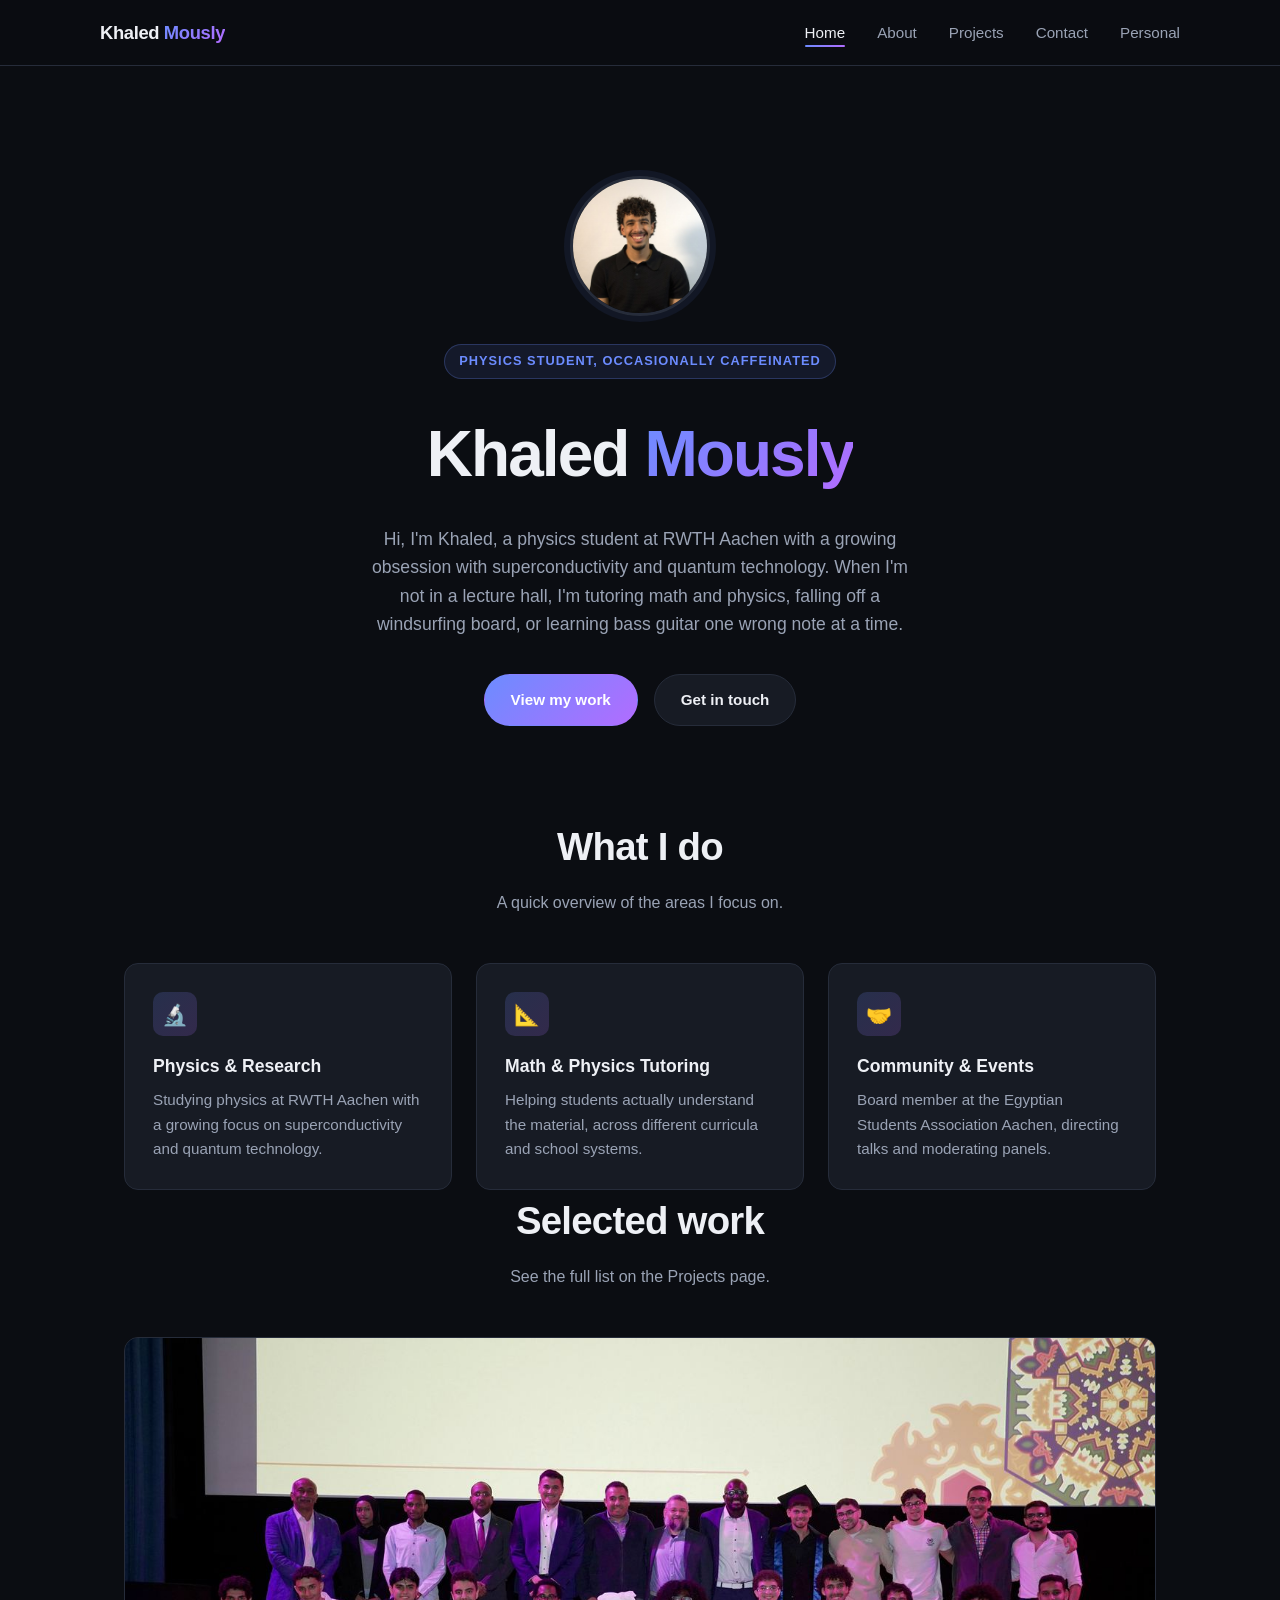
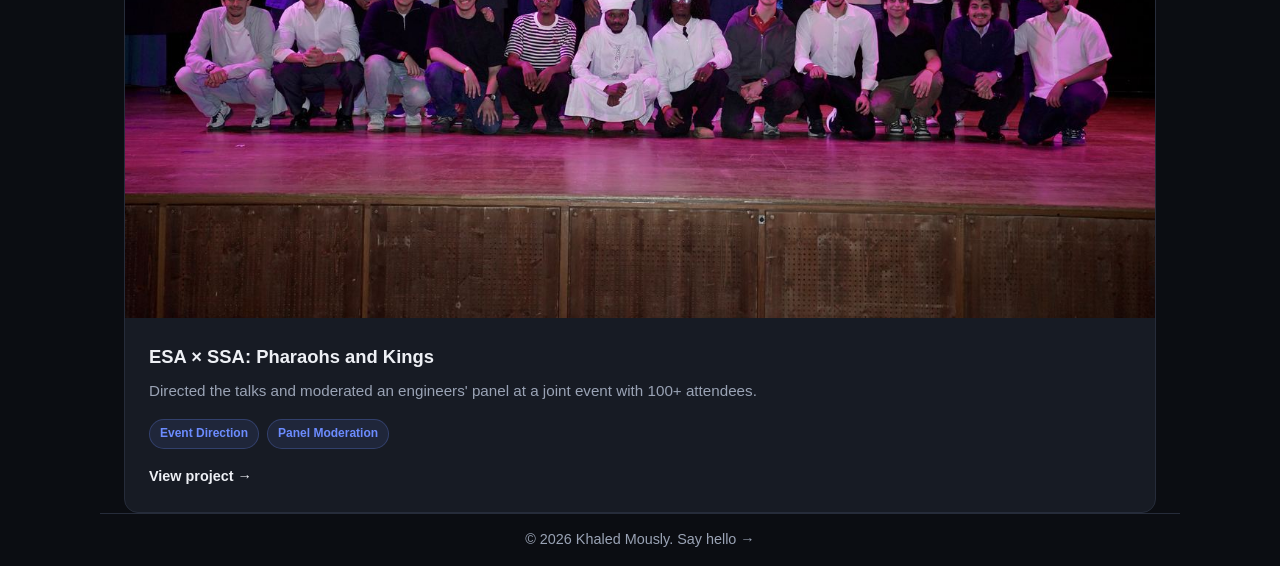
==== commit 73958c3c: "Add files via upload" ====
--- a/index.html
+++ b/index.html
@@ -26,8 +26,8 @@
   <section class="hero container">
     <img src="headshot.jpg" alt="Khaled Mously headshot" class="hero-photo">
     <span class="eyebrow">Physics student, occasionally caffeinated</span>
-    <h1>In pursuit of<br><span class="gradient">zero resistance</span></h1>
-    <p class="lead">I'm Khaled Mously, a physics student at RWTH Aachen with a growing obsession with superconductivity and quantum technology. When I'm not in a lecture hall, I'm tutoring math and physics, falling off a windsurfing board, or learning bass guitar one wrong note at a time.</p>
+    <h1>Khaled <span class="gradient">Mously</span></h1>
+    <p class="lead">Hi, I'm Khaled, a physics student at RWTH Aachen with a growing obsession with superconductivity and quantum technology. When I'm not in a lecture hall, I'm tutoring math and physics, falling off a windsurfing board, or learning bass guitar one wrong note at a time.</p>
     <div class="cta-row">
       <a href="projects.html" class="btn btn-primary">View my work</a>
       <a href="contact.html" class="btn btn-secondary">Get in touch</a>
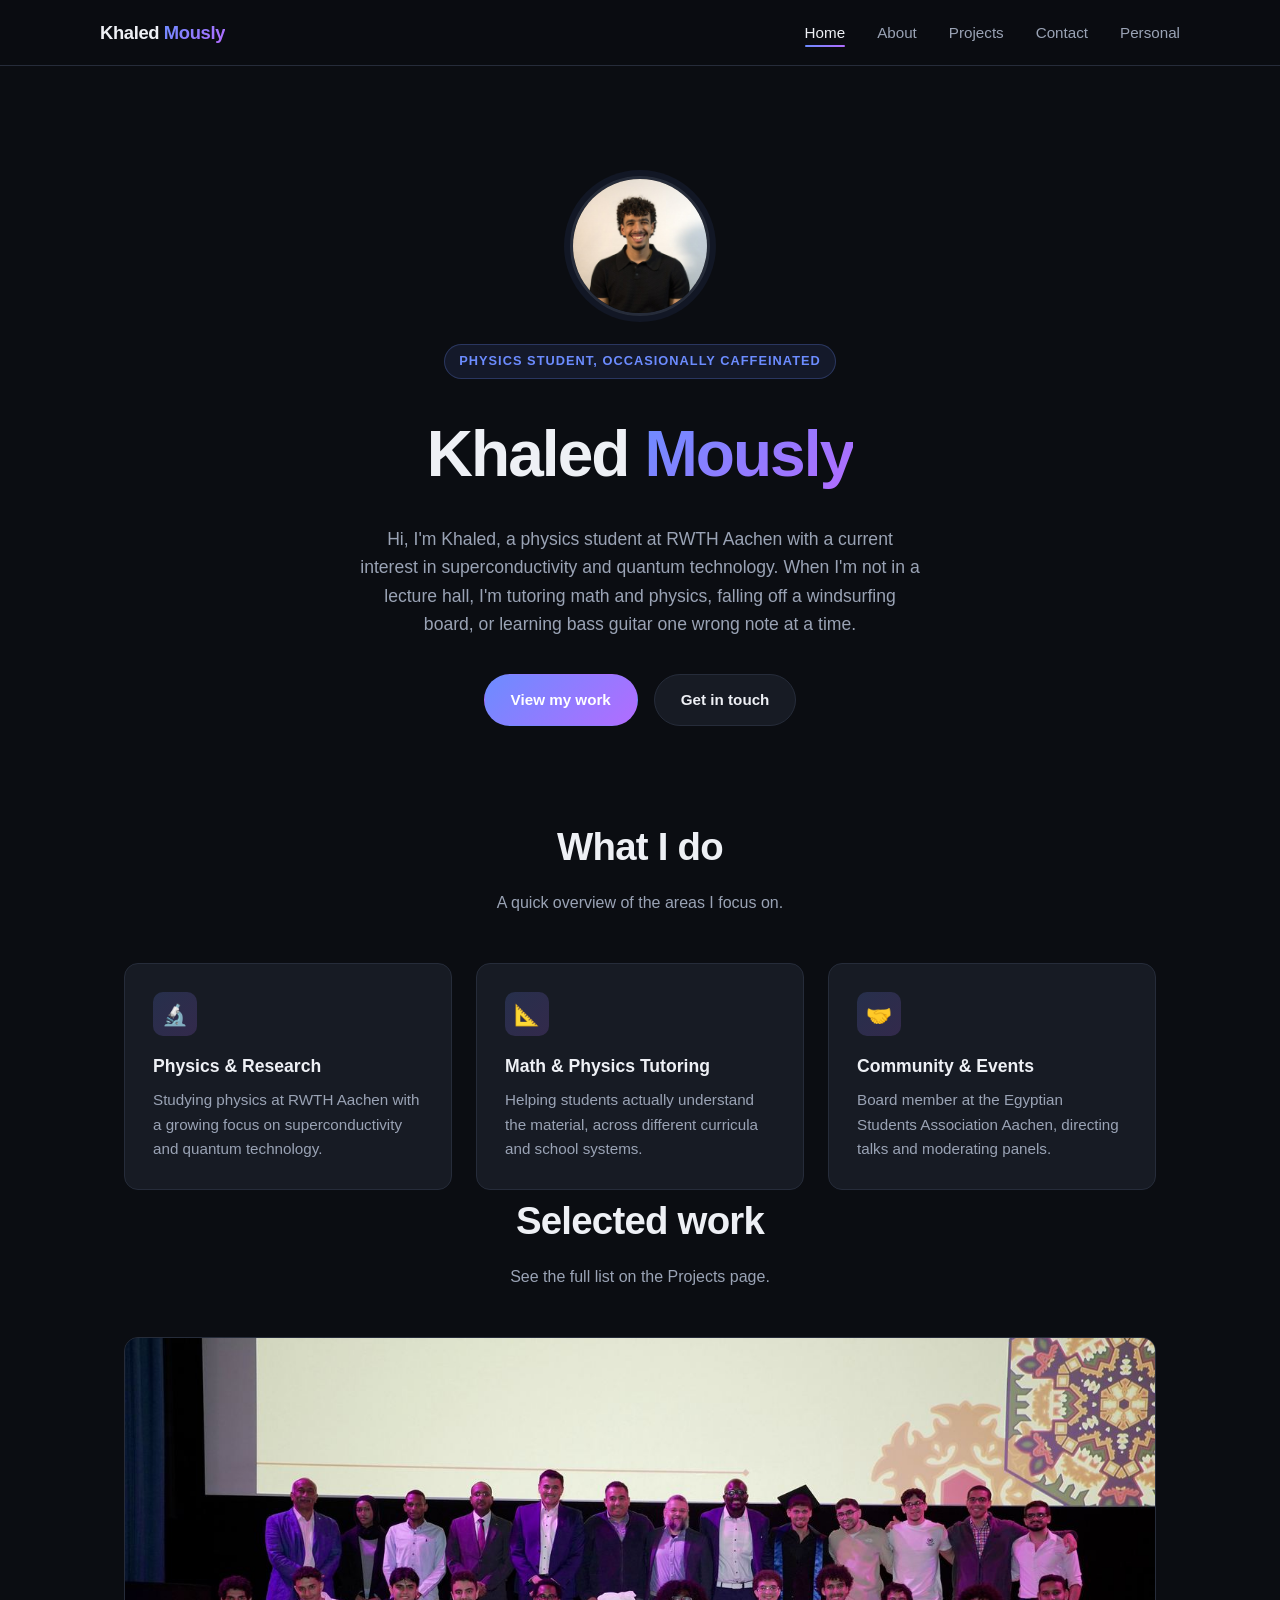
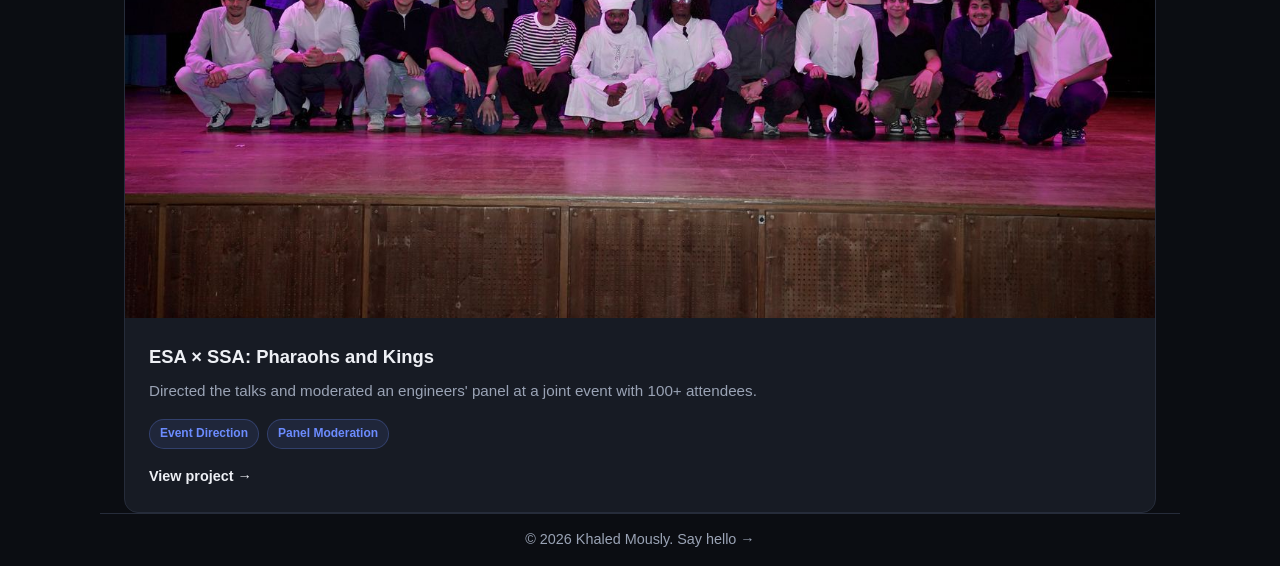
==== commit bcd9fc01: "Add files via upload" ====
--- a/index.html
+++ b/index.html
@@ -27,7 +27,7 @@
     <img src="headshot.jpg" alt="Khaled Mously headshot" class="hero-photo">
     <span class="eyebrow">Physics student, occasionally caffeinated</span>
     <h1>Khaled <span class="gradient">Mously</span></h1>
-    <p class="lead">Hi, I'm Khaled, a physics student at RWTH Aachen with a growing obsession with superconductivity and quantum technology. When I'm not in a lecture hall, I'm tutoring math and physics, falling off a windsurfing board, or learning bass guitar one wrong note at a time.</p>
+    <p class="lead">Hi, I'm Khaled, a physics student at RWTH Aachen with a current interest in superconductivity and quantum technology. When I'm not in a lecture hall, I'm tutoring math and physics, falling off a windsurfing board, or learning bass guitar one wrong note at a time.</p>
     <div class="cta-row">
       <a href="projects.html" class="btn btn-primary">View my work</a>
       <a href="contact.html" class="btn btn-secondary">Get in touch</a>
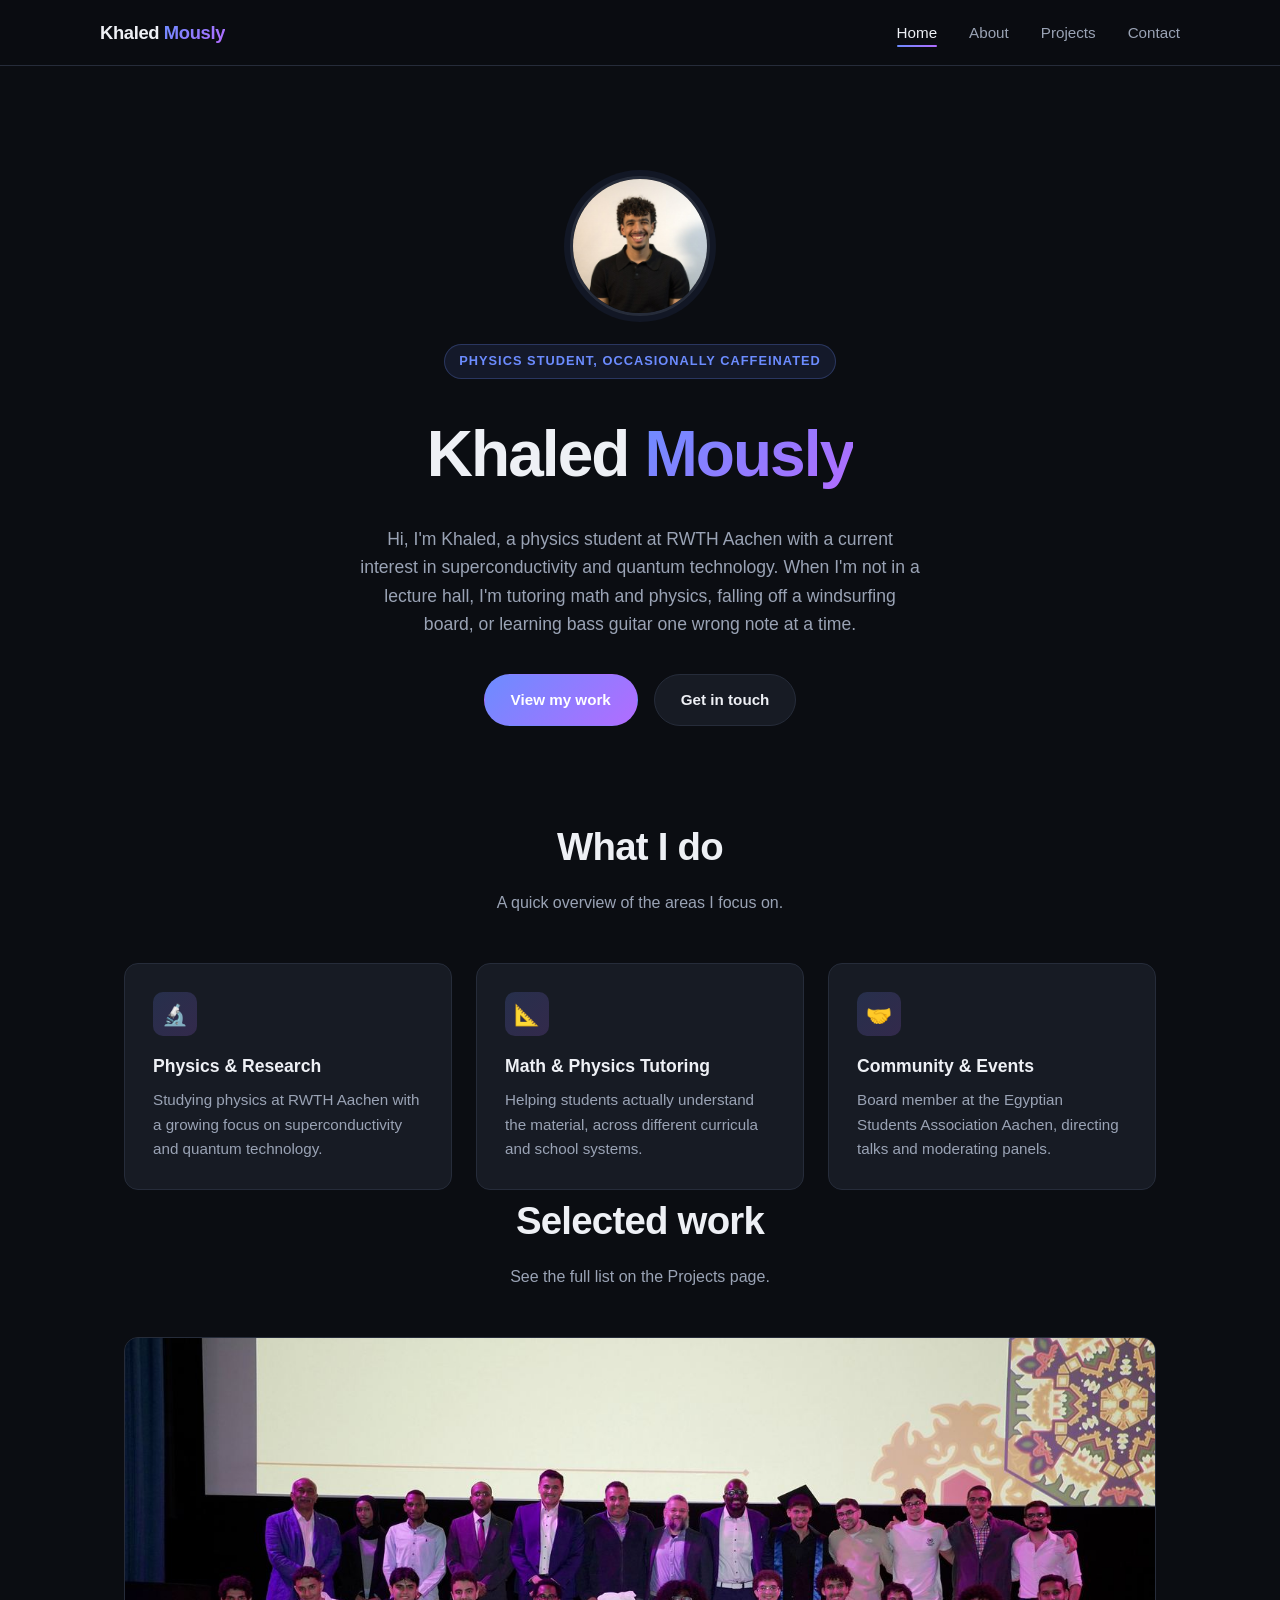
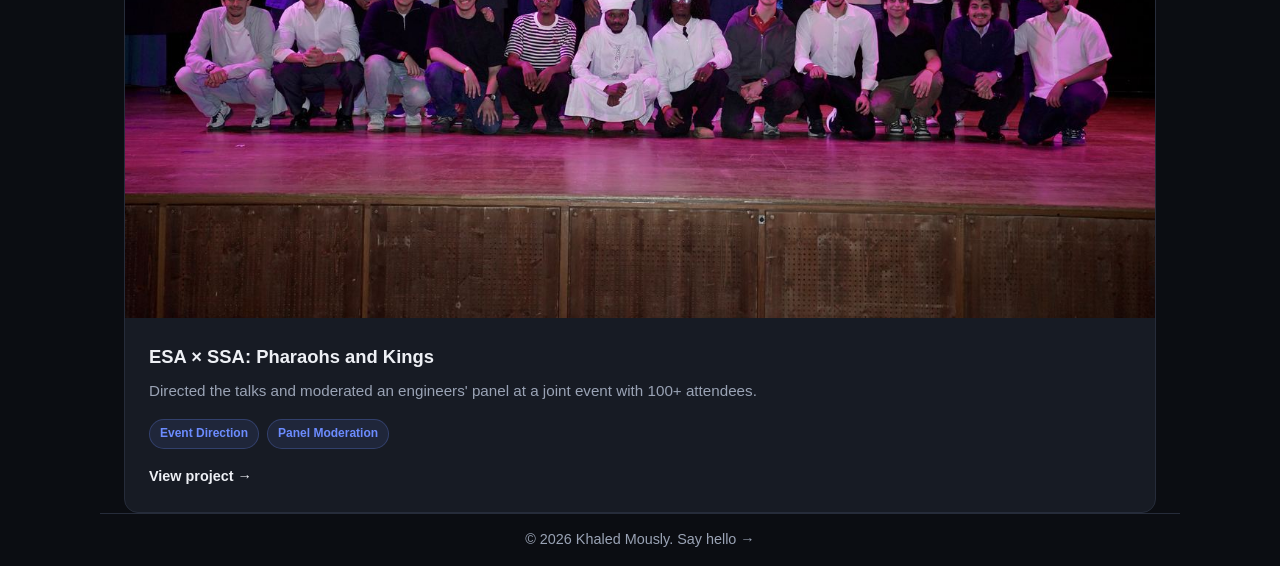
==== commit 231e8888: "Add files via upload" ====
--- a/index.html
+++ b/index.html
@@ -16,7 +16,6 @@
       <li><a href="about.html">About</a></li>
       <li><a href="projects.html">Projects</a></li>
       <li><a href="contact.html">Contact</a></li>
-      <li><a href="personal.html">Personal</a></li>
     </ul>
     <button class="nav-toggle" aria-label="Toggle menu">☰</button>
   </nav>
